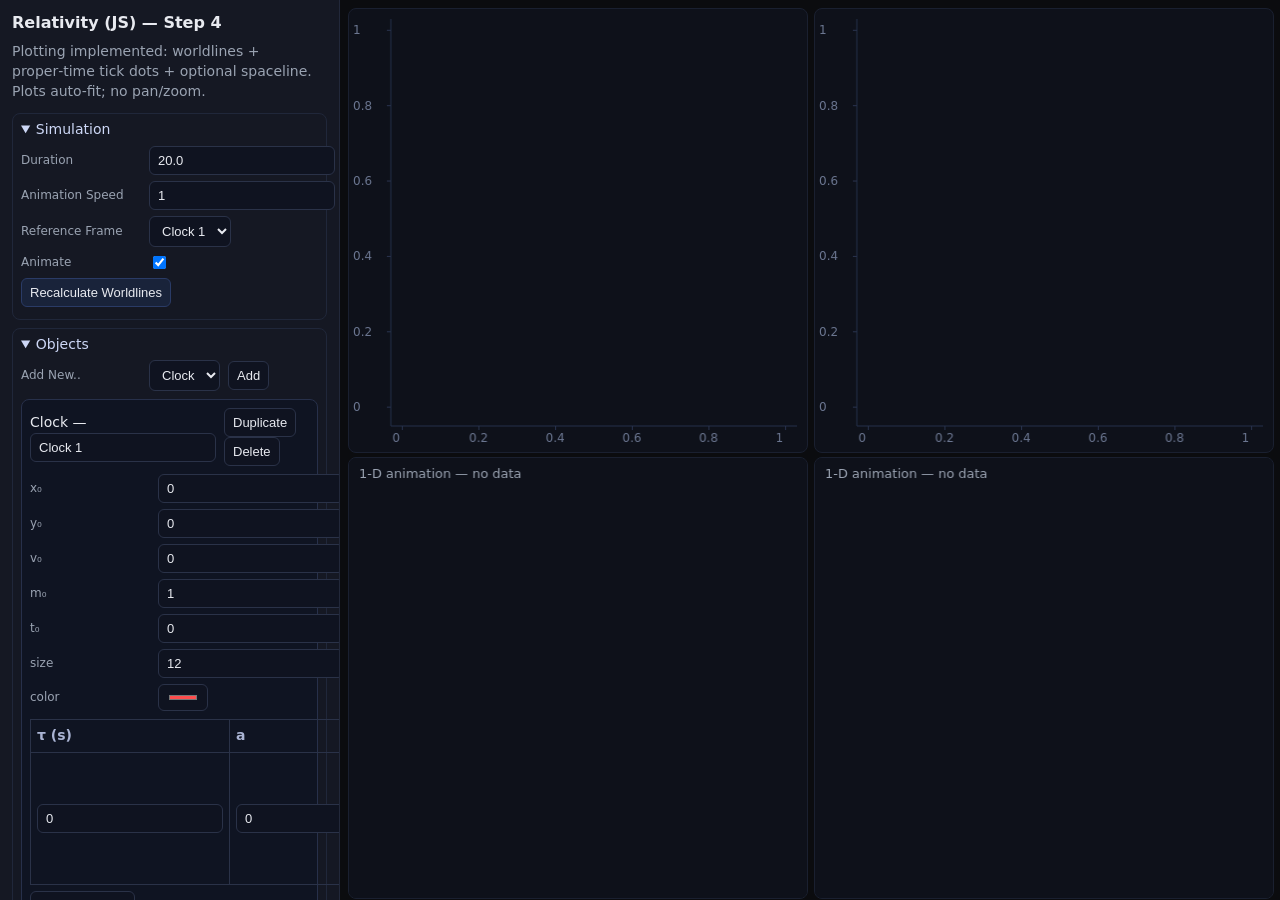
==== index.html @ 923248ec "initial port from python" ====
<!doctype html>
<html lang="en">
<head>
  <meta charset="utf-8"/>
  <meta name="viewport" content="width=device-width, initial-scale=1"/>
  <title>Relativity Simulator (Step 4 – Plotting)</title>
  <link rel="stylesheet" href="styles.css">
</head>
<body>
  <div class="app">
    <aside>
      <h1>Relativity (JS) — Step 4</h1>
      <div class="note">Plotting implemented: worldlines + proper‑time tick dots + optional spaceline. Plots auto‑fit; no pan/zoom.</div>
      <details open>
        <summary>Simulation</summary>
        <div class="row"><label for="dur">Duration</label><input id="dur" type="number" min="0.1" step="0.1" value="20.0"></div>
        <div class="row"><label for="speed">Animation Speed</label><input id="speed" type="number" min="0.0001" step="0.1" value="1"></div>
        <div class="row"><label for="reference">Reference Frame</label><select id="reference"></select></div>
        <div class="row"><label for="animate">Animate</label><input id="animate" type="checkbox" checked></div>
        <div class="row"><button id="recalc" class="primary" disabled>Recalculate Worldlines</button></div>
      </details>
      <details open>
        <summary>Objects</summary>
        <div class="row">
          <label>Add New..</label>
          <select id="add-type"><option value="clock">Clock</option><option value="grid">Grid</option></select>
          <button id="add">Add</button>
        </div>
        <div id="objects"></div>
        <div class="err" id="obj-errors" hidden></div>
      </details>
      <details>
        <summary>Tests</summary>
        <div class="row"><button id="run-ui-tests">Run Smoke Test</button></div>
        <pre class="log" id="test-log"></pre>
      </details>
    </aside>
    <main>
      <section class="panel">
        <canvas id="plot-inertial"></canvas>
        <canvas id="anim-inertial"></canvas>
      </section>
      <section class="panel">
        <canvas id="plot-ref"></canvas>
        <canvas id="anim-ref"></canvas>
      </section>
    </main>
  </div>

  <script type="module" src="main.js"></script>
</body>
</html>
---- styles.css ----
/* ABOUTME: CSS styling for the relativity simulator interface */
/* ABOUTME: Dark theme with physics simulation layout and controls */

:root {
  --bg:#0b0c0f;
  --fg:#e8eaf0;
  --muted:#9aa3b2;
  --panel:#151823;
  --border:#22283a;
}

html, body {
  height:100%;
}

body {
  margin:0;
  background:var(--bg);
  color:var(--fg);
  font:14px/1.4 system-ui, -apple-system, Segoe UI, Roboto, Ubuntu, Cantarell, Noto Sans, sans-serif;
}

.app {
  display:grid;
  grid-template-columns: 340px 1fr;
  grid-template-rows: 100%;
  height:100%;
}

aside {
  background:var(--panel);
  border-right:1px solid var(--border);
  padding:12px;
  overflow:auto;
}

aside h1 {
  font-size:16px;
  margin:0 0 8px;
}

aside .note {
  color:var(--muted);
  margin:8px 0 12px;
}

main {
  display:grid;
  grid-template-columns: 1fr 1fr;
  grid-auto-rows: 1fr;
  gap:8px;
  padding:8px;
}

.panel {
  display:grid;
  grid-template-rows: 1fr 1fr;
  gap:6px;
  min-height:0;
}

canvas {
  width:100%;
  height:100%;
  display:block;
  background:#0e111a;
  border:1px solid #1a2030;
  border-radius:8px;
}

.row {
  display:flex;
  align-items:center;
  gap:8px;
  margin:6px 0;
}

label {
  color:var(--muted);
  font-size:12px;
  min-width:120px;
}

input, select, button {
  background:#0f1320;
  color:var(--fg);
  border:1px solid #2a3248;
  border-radius:6px;
  padding:6px 8px;
  font-size:13px;
}

button.primary {
  background:#19233a;
  border-color:#2a3b66;
}

details {
  border:1px solid #20273a;
  border-radius:8px;
  padding:6px 8px;
  margin:8px 0;
}

summary {
  cursor:pointer;
  color:#cdd7f6;
}

.obj-card {
  border:1px solid #27304a;
  border-radius:8px;
  padding:8px;
  margin:8px 0;
  background:#0f1422;
}

.obj-card .hdr {
  display:flex;
  align-items:center;
  justify-content:space-between;
  gap:8px;
}

.kv {
  display:grid;
  grid-template-columns: 120px 1fr;
  gap:6px 8px;
  margin:8px 0;
  align-items:center;
}

.accel {
  width:100%;
  border-collapse:collapse;
  margin-top:6px;
}

.accel th, .accel td {
  border:1px solid #2a3248;
  padding:6px;
  text-align:right;
  font-variant-numeric: tabular-nums;
}

.accel th {
  color:#aab4d4;
  font-weight:600;
  text-align:left;
}

.accel td.actions {
  text-align:left;
}

.err {
  color:#ff7b7b;
  font-size:12px;
  margin-top:4px;
}

pre.log {
  background:#0f1320;
  border:1px solid #2a3248;
  border-radius:6px;
  padding:8px;
  color:#cfe1ff;
  max-height:160px;
  overflow:auto;
}
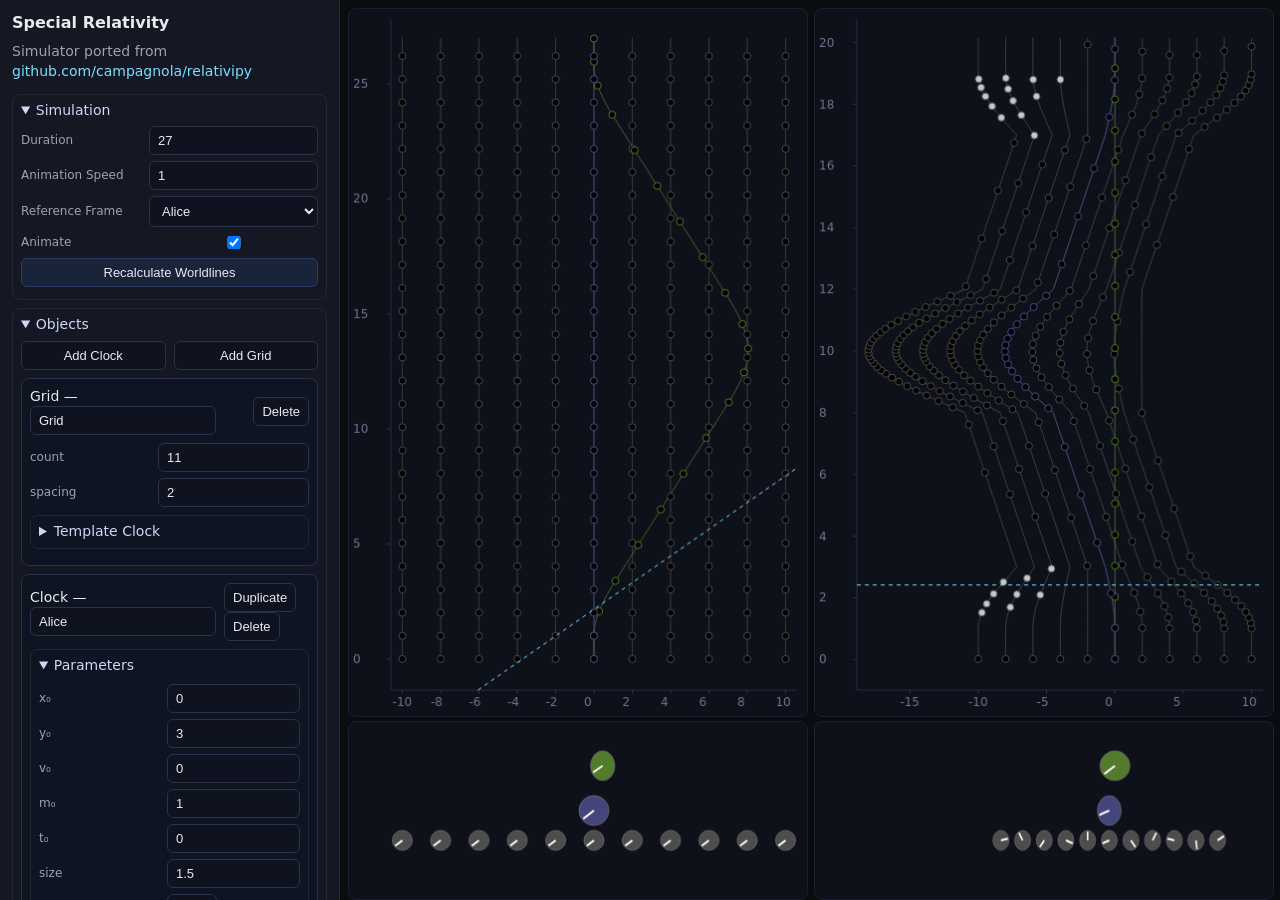
==== commit 462fafc5: "ui cleanup" ====
--- a/index.html
+++ b/index.html
@@ -9,8 +9,8 @@
 <body>
   <div class="app">
     <aside>
-      <h1>Relativity (JS) — Step 4</h1>
-      <div class="note">Plotting implemented: worldlines + proper‑time tick dots + optional spaceline. Plots auto‑fit; no pan/zoom.</div>
+      <h1>Special Relativity</h1>
+      <div class="note">Simulator ported from <a href="https://github.com/campagnola/relativipy" target="_blank">github.com/campagnola/relativipy</a></div>
       <details open>
         <summary>Simulation</summary>
         <div class="row"><label for="dur">Duration</label><input id="dur" type="number" min="0.1" step="0.1" value="20.0"></div>
@@ -22,17 +22,11 @@
       <details open>
         <summary>Objects</summary>
         <div class="row">
-          <label>Add New..</label>
-          <select id="add-type"><option value="clock">Clock</option><option value="grid">Grid</option></select>
-          <button id="add">Add</button>
+          <button id="add-clock">Add Clock</button>
+          <button id="add-grid">Add Grid</button>
         </div>
         <div id="objects"></div>
         <div class="err" id="obj-errors" hidden></div>
-      </details>
-      <details>
-        <summary>Tests</summary>
-        <div class="row"><button id="run-ui-tests">Run Smoke Test</button></div>
-        <pre class="log" id="test-log"></pre>
       </details>
     </aside>
     <main>
--- a/styles.css
+++ b/styles.css
@@ -18,6 +18,16 @@
   background:var(--bg);
   color:var(--fg);
   font:14px/1.4 system-ui, -apple-system, Segoe UI, Roboto, Ubuntu, Cantarell, Noto Sans, sans-serif;
+}
+
+a {
+  color:#7adfff;
+  text-decoration:none;
+}
+
+a:hover {
+  color:#a8ecff;
+  text-decoration:underline;
 }
 
 .app {
@@ -47,21 +57,23 @@
 main {
   display:grid;
   grid-template-columns: 1fr 1fr;
-  grid-auto-rows: 1fr;
+  grid-template-rows: 1fr;
   gap:8px;
   padding:8px;
 }
 
 .panel {
   display:grid;
-  grid-template-rows: 1fr 1fr;
+  grid-template-rows: 80% 20%;  /* Explicit percentages to match Python exactly */
   gap:6px;
   min-height:0;
+  height:100%;
 }
 
 canvas {
   width:100%;
   height:100%;
+  min-height:0; /* Allow canvas to shrink below intrinsic size */
   display:block;
   background:#0e111a;
   border:1px solid #1a2030;
@@ -88,6 +100,8 @@
   border-radius:6px;
   padding:6px 8px;
   font-size:13px;
+  flex:1; /* Fill available space in flex containers */
+  min-width:0; /* Allow shrinking below content size */
 }
 
 button.primary {
@@ -132,6 +146,7 @@
 
 .accel {
   width:100%;
+  table-layout:fixed;
   border-collapse:collapse;
   margin-top:6px;
 }
@@ -141,6 +156,9 @@
   padding:6px;
   text-align:right;
   font-variant-numeric: tabular-nums;
+  overflow:hidden;
+  text-overflow:ellipsis;
+  white-space:nowrap;
 }
 
 .accel th {
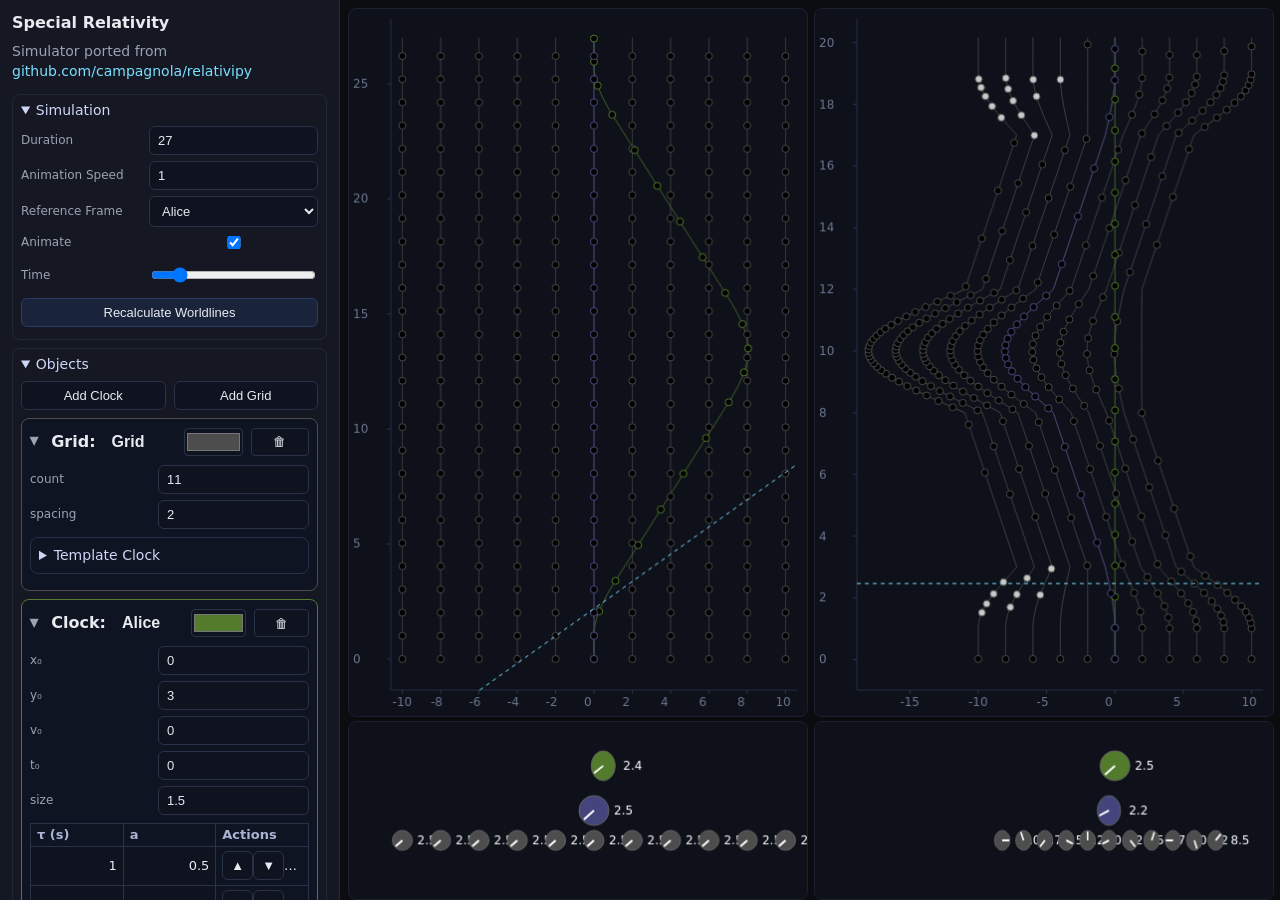
==== commit 110a30a3: "add time slider, more ui cleanup" ====
--- a/index.html
+++ b/index.html
@@ -17,6 +17,7 @@
         <div class="row"><label for="speed">Animation Speed</label><input id="speed" type="number" min="0.0001" step="0.1" value="1"></div>
         <div class="row"><label for="reference">Reference Frame</label><select id="reference"></select></div>
         <div class="row"><label for="animate">Animate</label><input id="animate" type="checkbox" checked></div>
+        <div class="row"><label for="time-slider">Time</label><input id="time-slider" type="range" min="0" max="10" step="0.01" value="0"></div>
         <div class="row"><button id="recalc" class="primary" disabled>Recalculate Worldlines</button></div>
       </details>
       <details open>
--- a/styles.css
+++ b/styles.css
@@ -122,18 +122,67 @@
 }
 
 .obj-card {
+  margin:8px 0;
+}
+
+.obj-card details {
   border:1px solid #27304a;
   border-radius:8px;
   padding:8px;
-  margin:8px 0;
   background:#0f1422;
 }
 
 .obj-card .hdr {
   display:flex;
   align-items:center;
-  justify-content:space-between;
   gap:8px;
+  cursor:pointer;
+  list-style:none;
+}
+
+.obj-card .hdr::-webkit-details-marker {
+  display:none;
+}
+
+.obj-card .hdr::before {
+  content:"▶";
+  font-size:12px;
+  color:var(--muted);
+  transition:transform 0.2s;
+  margin-right:4px;
+}
+
+.obj-card details[open] .hdr::before {
+  transform:rotate(90deg);
+}
+
+.obj-card .obj-type {
+  font-size:16px;
+  font-weight:bold;
+  color:var(--fg);
+}
+
+.obj-card .hdr .nm {
+  font-size:16px;
+  font-weight:bold;
+  background:transparent;
+  border:none;
+  color:var(--fg);
+  flex:1;
+}
+
+.obj-card .hdr .color {
+  width:28px;
+  height:28px;
+  padding:0;
+  border-radius:4px;
+}
+
+.obj-card .hdr .del {
+  width:28px;
+  height:28px;
+  padding:0;
+  border-radius:4px;
 }
 
 .kv {
@@ -153,12 +202,29 @@
 
 .accel th, .accel td {
   border:1px solid #2a3248;
-  padding:6px;
+  padding:3px 6px;
   text-align:right;
   font-variant-numeric: tabular-nums;
   overflow:hidden;
   text-overflow:ellipsis;
   white-space:nowrap;
+  line-height:1.2;
+  font-size:13px;
+}
+
+.accel td[contenteditable="true"] {
+  background:#0f1320;
+  outline:none;
+  cursor:text;
+}
+
+.accel td[contenteditable="true"]:hover {
+  background:#161a2a;
+}
+
+.accel td[contenteditable="true"]:focus {
+  background:#1a2030;
+  box-shadow:inset 0 0 0 2px #3a4a66;
 }
 
 .accel th {
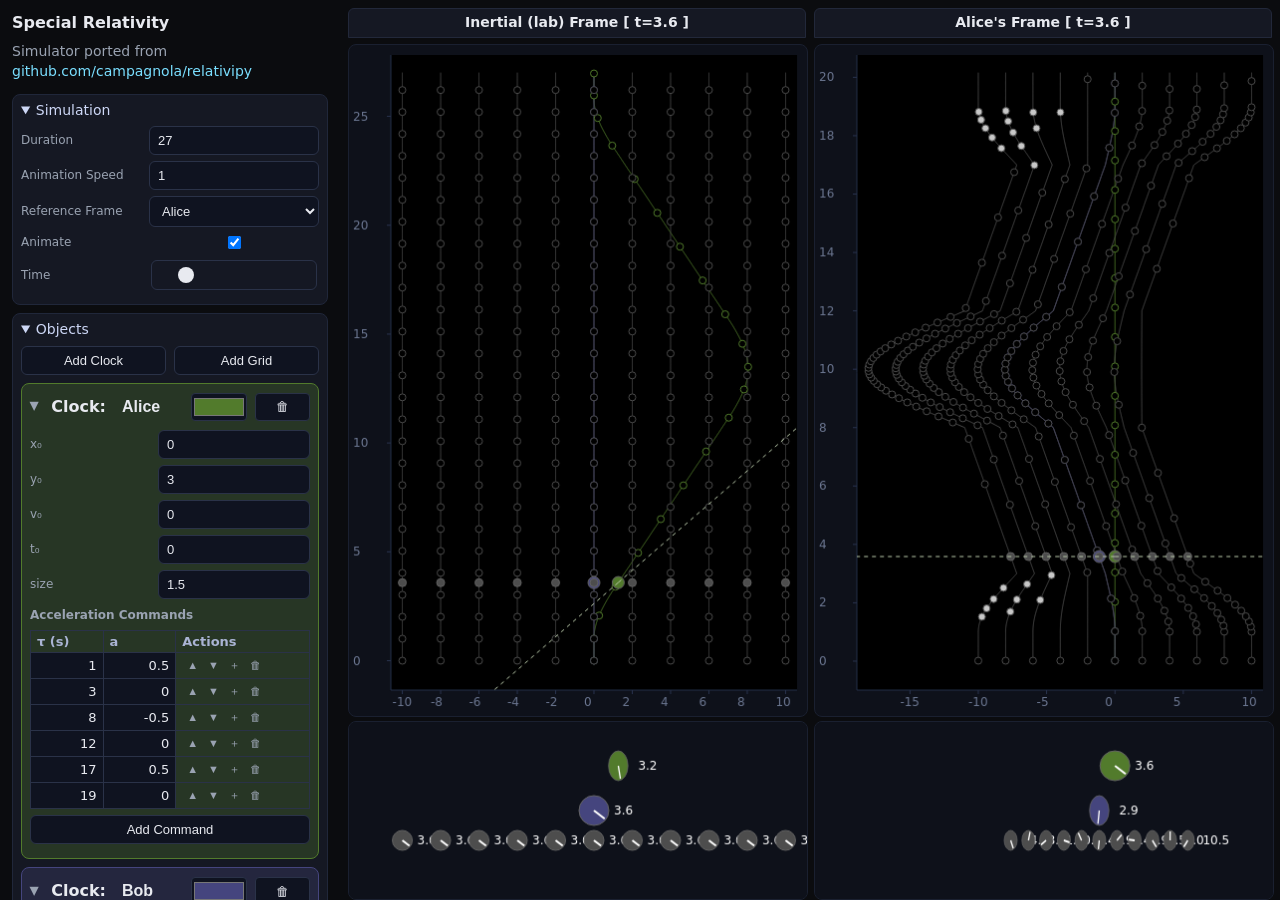
==== commit d943a10b: "fix arrows, plot titles, auto-recalculate" ====
--- a/index.html
+++ b/index.html
@@ -18,7 +18,6 @@
         <div class="row"><label for="reference">Reference Frame</label><select id="reference"></select></div>
         <div class="row"><label for="animate">Animate</label><input id="animate" type="checkbox" checked></div>
         <div class="row"><label for="time-slider">Time</label><input id="time-slider" type="range" min="0" max="10" step="0.01" value="0"></div>
-        <div class="row"><button id="recalc" class="primary" disabled>Recalculate Worldlines</button></div>
       </details>
       <details open>
         <summary>Objects</summary>
@@ -32,10 +31,12 @@
     </aside>
     <main>
       <section class="panel">
+        <h2 id="inertial-label" class="frame-label">Inertial (lab) Frame [ t=0.0 ]</h2>
         <canvas id="plot-inertial"></canvas>
         <canvas id="anim-inertial"></canvas>
       </section>
       <section class="panel">
+        <h2 id="ref-label" class="frame-label">Reference Frame [ t=0.0 ]</h2>
         <canvas id="plot-ref"></canvas>
         <canvas id="anim-ref"></canvas>
       </section>
--- a/styles.css
+++ b/styles.css
@@ -38,8 +38,6 @@
 }
 
 aside {
-  background:var(--panel);
-  border-right:1px solid var(--border);
   padding:12px;
   overflow:auto;
 }
@@ -64,10 +62,22 @@
 
 .panel {
   display:grid;
-  grid-template-rows: 80% 20%;  /* Explicit percentages to match Python exactly */
+  grid-template-rows: auto 76% 20%;  /* Label, plot (reduced slightly), animation */
   gap:6px;
   min-height:0;
   height:100%;
+}
+
+.frame-label {
+  font-size:14px;
+  font-weight:600;
+  color:var(--fg);
+  margin:0;
+  padding:4px 8px;
+  text-align:center;
+  background:var(--panel);
+  border:1px solid var(--border);
+  border-radius:6px 6px 0 0;
 }
 
 canvas {
@@ -104,6 +114,57 @@
   min-width:0; /* Allow shrinking below content size */
 }
 
+/* Style number input spin buttons for dark theme */
+input[type="number"]::-webkit-outer-spin-button,
+input[type="number"]::-webkit-inner-spin-button {
+  -webkit-appearance: none;
+  margin: 0;
+}
+
+input[type="number"] {
+  -moz-appearance: textfield;
+}
+
+/* Style range slider for dark theme */
+input[type="range"] {
+  -webkit-appearance: none;
+  appearance: none;
+  background: transparent;
+  cursor: pointer;
+}
+
+input[type="range"]::-webkit-slider-track {
+  background: #2a3248;
+  height: 4px;
+  border-radius: 2px;
+}
+
+input[type="range"]::-webkit-slider-thumb {
+  -webkit-appearance: none;
+  appearance: none;
+  background: var(--fg);
+  height: 16px;
+  width: 16px;
+  border-radius: 50%;
+  cursor: pointer;
+}
+
+input[type="range"]::-moz-range-track {
+  background: #2a3248;
+  height: 4px;
+  border-radius: 2px;
+  border: none;
+}
+
+input[type="range"]::-moz-range-thumb {
+  background: var(--fg);
+  height: 16px;
+  width: 16px;
+  border-radius: 50%;
+  cursor: pointer;
+  border: none;
+}
+
 button.primary {
   background:#19233a;
   border-color:#2a3b66;
@@ -114,6 +175,7 @@
   border-radius:8px;
   padding:6px 8px;
   margin:8px 0;
+  background:var(--panel);
 }
 
 summary {
@@ -193,11 +255,31 @@
   align-items:center;
 }
 
+.accel-label {
+  display:block;
+  font-size:12px;
+  font-weight:600;
+  color:var(--muted);
+  margin:8px 0 4px 0;
+}
+
 .accel {
   width:100%;
   table-layout:fixed;
   border-collapse:collapse;
   margin-top:6px;
+}
+
+.accel th:nth-child(1), .accel td:nth-child(1) {
+  width:25%; /* τ column - reduced from ~33% */
+}
+
+.accel th:nth-child(2), .accel td:nth-child(2) {
+  width:25%; /* a column - reduced from ~33% */
+}
+
+.accel th:nth-child(3), .accel td:nth-child(3) {
+  width:50%; /* Actions column - increased from ~33% */
 }
 
 .accel th, .accel td {
@@ -237,6 +319,21 @@
   text-align:left;
 }
 
+.accel td.actions button {
+  border:none;
+  padding:2px 4px;
+  margin:0 1px;
+  background:transparent;
+  color:var(--muted);
+  font-size:11px;
+  cursor:pointer;
+}
+
+.accel td.actions button:hover {
+  background:var(--border);
+  color:var(--fg);
+}
+
 .err {
   color:#ff7b7b;
   font-size:12px;
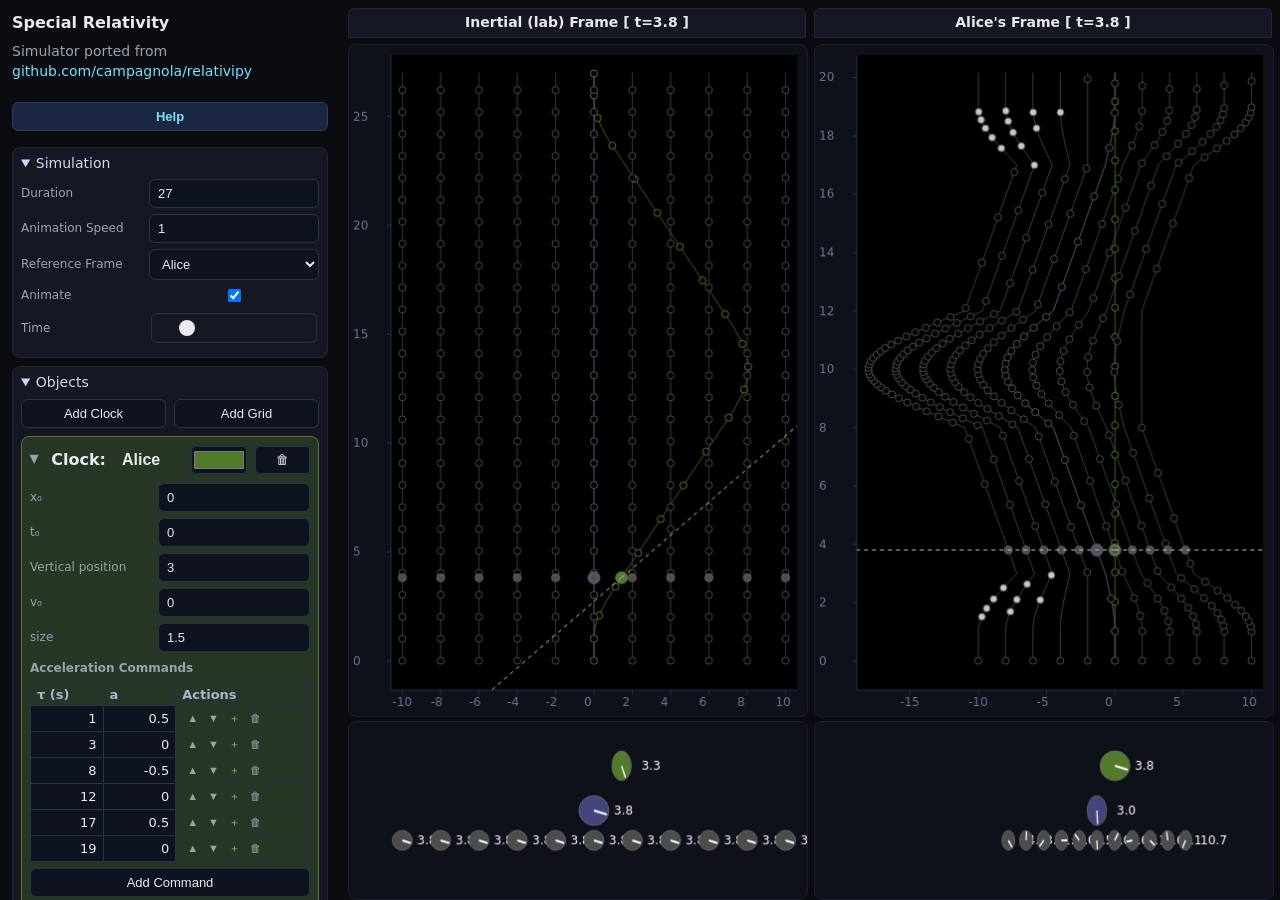
==== commit 85ebfb81: "tooltips, other ui tweaks" ====
--- a/index.html
+++ b/index.html
@@ -11,19 +11,20 @@
     <aside>
       <h1>Special Relativity</h1>
       <div class="note">Simulator ported from <a href="https://github.com/campagnola/relativipy" target="_blank">github.com/campagnola/relativipy</a></div>
+      <button id="help-btn" class="help-button">Help</button>
       <details open>
         <summary>Simulation</summary>
-        <div class="row"><label for="dur">Duration</label><input id="dur" type="number" min="0.1" step="0.1" value="20.0"></div>
-        <div class="row"><label for="speed">Animation Speed</label><input id="speed" type="number" min="0.0001" step="0.1" value="1"></div>
-        <div class="row"><label for="reference">Reference Frame</label><select id="reference"></select></div>
-        <div class="row"><label for="animate">Animate</label><input id="animate" type="checkbox" checked></div>
-        <div class="row"><label for="time-slider">Time</label><input id="time-slider" type="range" min="0" max="10" step="0.01" value="0"></div>
+        <div class="row"><label for="dur">Duration</label><input id="dur" type="number" min="0.1" step="0.1" value="20.0" title="Total simulation time in arbitrary units"></div>
+        <div class="row"><label for="speed">Animation Speed</label><input id="speed" type="number" min="0.0001" step="0.1" value="1" title="Animation playback speed (0.0001x to 10x normal speed)"></div>
+        <div class="row"><label for="reference">Reference Frame</label><select id="reference" title="Choose which clock's reference frame to view from"></select></div>
+        <div class="row"><label for="animate">Animate</label><input id="animate" type="checkbox" checked title="Toggle real-time animation on/off"></div>
+        <div class="row"><label for="time-slider">Time</label><input id="time-slider" type="range" min="0" max="10" step="0.01" value="0" title="Manually scrub through simulation time"></div>
       </details>
       <details open>
         <summary>Objects</summary>
         <div class="row">
-          <button id="add-clock">Add Clock</button>
-          <button id="add-grid">Add Grid</button>
+          <button id="add-clock" title="Create a new clock object with custom acceleration program">Add Clock</button>
+          <button id="add-grid" title="Create an array of synchronized clocks">Add Grid</button>
         </div>
         <div id="objects"></div>
         <div class="err" id="obj-errors" hidden></div>
@@ -43,6 +44,66 @@
     </main>
   </div>
 
+  <!-- Help Modal -->
+  <div id="help-modal" class="modal hidden">
+    <div class="modal-content">
+      <div class="modal-header">
+        <h2>How to Use the Relativity Simulator</h2>
+        <button id="help-close" class="close-btn">×</button>
+      </div>
+      <div class="modal-body">
+        <h3>📊 Worldline Plots (Top Panels)</h3>
+        <p>Show spacetime diagrams where:</p>
+        <ul>
+          <li><strong>Horizontal axis:</strong> Position in space</li>
+          <li><strong>Vertical axis:</strong> Time</li>
+          <li><strong>Straight lines:</strong> Constant velocity motion</li>
+          <li><strong>Curved lines:</strong> Acceleration</li>
+          <li><strong>Dots:</strong> Proper time tick marks (black = forward, gray = backward)</li>
+          <li><strong>Dashed line:</strong> Line of simultaneity in reference frame</li>
+          <li><strong>Colored dots:</strong> Current positions of all clocks</li>
+        </ul>
+
+        <h3>🎬 1D Animation (Bottom Panels)</h3>
+        <p>Real-time visualization showing:</p>
+        <ul>
+          <li><strong>Clocks:</strong> Colored circles representing objects</li>
+          <li><strong>Length contraction:</strong> Moving clocks appear compressed</li>
+          <li><strong>Proper time:</strong> Numbers next to clocks show their experienced time</li>
+          <li><strong>Force arrows:</strong> Orange triangles indicate acceleration</li>
+        </ul>
+
+        <h3>⚙️ Controls</h3>
+        <ul>
+          <li><strong>Duration:</strong> Total simulation time</li>
+          <li><strong>Animation Speed:</strong> Playback rate (0.0001x to 10x)</li>
+          <li><strong>Reference Frame:</strong> Choose viewing perspective</li>
+          <li><strong>Time Slider:</strong> Scrub through animation manually</li>
+        </ul>
+
+        <h3>🕐 Creating Objects</h3>
+        <p><strong>Clocks:</strong> Individual objects with acceleration programs</p>
+        <p><strong>Grids:</strong> Arrays of synchronized clocks</p>
+
+        <h3>🚀 Acceleration Programming</h3>
+        <p>Define motion with time-acceleration pairs:</p>
+        <ul>
+          <li><strong>τ (proper time):</strong> When to change acceleration</li>
+          <li><strong>a (acceleration):</strong> New acceleration value</li>
+        </ul>
+        <p>Example: [(0, 0.5), (3, 0), (8, -0.5)] = accelerate → coast → decelerate</p>
+
+        <h3>🔬 Physics Concepts</h3>
+        <ul>
+          <li><strong>Twin Paradox:</strong> Traveling twin ages slower</li>
+          <li><strong>Simultaneity:</strong> "Now" depends on reference frame</li>
+          <li><strong>Time Dilation:</strong> Moving clocks run slower</li>
+          <li><strong>Length Contraction:</strong> Moving objects appear shorter</li>
+        </ul>
+      </div>
+    </div>
+  </div>
+
   <script type="module" src="main.js"></script>
 </body>
 </html>
--- a/styles.css
+++ b/styles.css
@@ -348,4 +348,118 @@
   color:#cfe1ff;
   max-height:160px;
   overflow:auto;
+}
+
+/* Help Button */
+.help-button {
+  width: 100%;
+  margin: 8px 0;
+  background: #1a2642;
+  border-color: #2a3b66;
+  color: #7adfff;
+  font-weight: 600;
+}
+
+.help-button:hover {
+  background: #243052;
+  color: #a8ecff;
+}
+
+/* Modal Styles */
+.modal {
+  position: fixed;
+  top: 0;
+  left: 0;
+  width: 100%;
+  height: 100%;
+  background: rgba(0, 0, 0, 0.8);
+  display: flex;
+  align-items: center;
+  justify-content: center;
+  z-index: 1000;
+}
+
+.modal.hidden {
+  display: none !important;
+}
+
+.modal-content {
+  background: var(--panel);
+  border: 1px solid var(--border);
+  border-radius: 12px;
+  max-width: 80%;
+  max-height: 90%;
+  overflow: hidden;
+  box-shadow: 0 8px 32px rgba(0, 0, 0, 0.5);
+}
+
+.modal-header {
+  display: flex;
+  justify-content: space-between;
+  align-items: center;
+  padding: 16px 20px;
+  border-bottom: 1px solid var(--border);
+  background: var(--bg);
+}
+
+.modal-header h2 {
+  margin: 0;
+  color: var(--fg);
+  font-size: 18px;
+}
+
+.close-btn {
+  background: transparent;
+  border: none;
+  color: var(--muted);
+  font-size: 24px;
+  cursor: pointer;
+  padding: 0;
+  width: 32px;
+  height: 32px;
+  display: flex;
+  align-items: center;
+  justify-content: center;
+  border-radius: 4px;
+}
+
+.close-btn:hover {
+  background: var(--border);
+  color: var(--fg);
+}
+
+.modal-body {
+  padding: 20px;
+  overflow-y: auto;
+  max-height: 70vh;
+}
+
+.modal-body h3 {
+  color: var(--fg);
+  font-size: 16px;
+  margin: 20px 0 8px 0;
+  border-bottom: 1px solid var(--border);
+  padding-bottom: 4px;
+}
+
+.modal-body h3:first-child {
+  margin-top: 0;
+}
+
+.modal-body p {
+  margin: 8px 0;
+  line-height: 1.5;
+}
+
+.modal-body ul {
+  margin: 8px 0 16px 20px;
+  line-height: 1.6;
+}
+
+.modal-body li {
+  margin: 4px 0;
+}
+
+.modal-body strong {
+  color: var(--fg);
 }
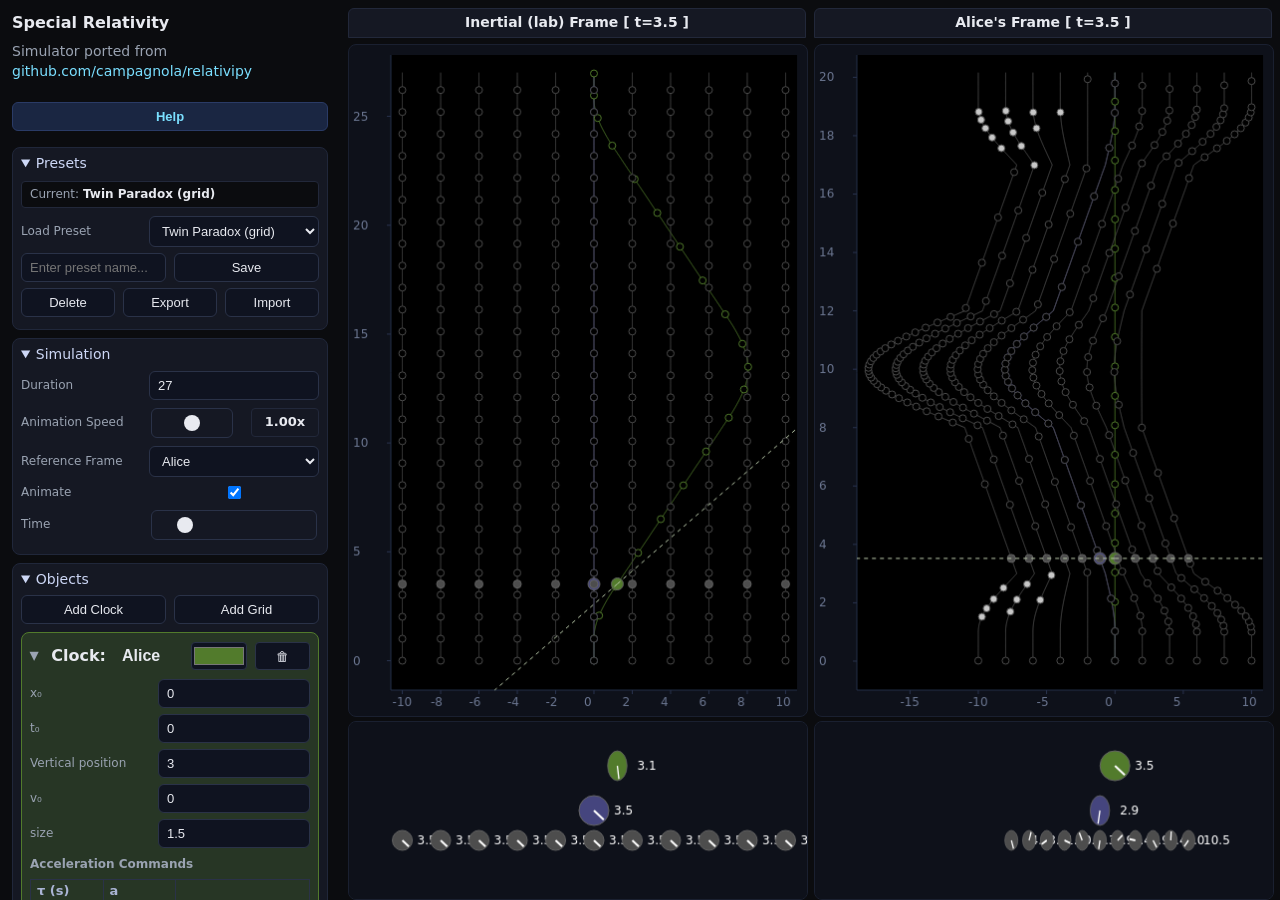
==== commit 78165d3d: "add preset save/load panel" ====
--- a/index.html
+++ b/index.html
@@ -13,9 +13,32 @@
       <div class="note">Simulator ported from <a href="https://github.com/campagnola/relativipy" target="_blank">github.com/campagnola/relativipy</a></div>
       <button id="help-btn" class="help-button">Help</button>
       <details open>
+        <summary>Presets</summary>
+        <div class="preset-current">
+          Current: <span id="current-preset">Twin Paradox (grid)</span>
+        </div>
+        <div class="row">
+          <label for="preset-select">Load Preset</label>
+          <select id="preset-select">
+            <option value="">Select preset...</option>
+            <option value="Twin Paradox (grid)">Twin Paradox (grid)</option>
+          </select>
+        </div>
+        <div class="row">
+          <input id="preset-name" type="text" placeholder="Enter preset name..." title="Name for saving current configuration">
+          <button id="save-preset" title="Save current configuration as preset">Save</button>
+        </div>
+        <div class="row">
+          <button id="delete-preset" title="Delete selected user-defined preset">Delete</button>
+          <button id="export-presets" title="Export all presets to file">Export</button>
+          <button id="import-presets" title="Import presets from file">Import</button>
+        </div>
+        <input id="import-file" type="file" accept=".json" hidden>
+      </details>
+      <details open>
         <summary>Simulation</summary>
         <div class="row"><label for="dur">Duration</label><input id="dur" type="number" min="0.1" step="0.1" value="20.0" title="Total simulation time in arbitrary units"></div>
-        <div class="row"><label for="speed">Animation Speed</label><input id="speed" type="number" min="0.0001" step="0.1" value="1" title="Animation playback speed (0.0001x to 10x normal speed)"></div>
+        <div class="row"><label for="speed">Animation Speed</label><input id="speed" type="range" min="0" max="100" value="50" title="Animation playback speed (0.01x to 100x normal speed)"><span id="speed-label">1.0x</span></div>
         <div class="row"><label for="reference">Reference Frame</label><select id="reference" title="Choose which clock's reference frame to view from"></select></div>
         <div class="row"><label for="animate">Animate</label><input id="animate" type="checkbox" checked title="Toggle real-time animation on/off"></div>
         <div class="row"><label for="time-slider">Time</label><input id="time-slider" type="range" min="0" max="10" step="0.01" value="0" title="Manually scrub through simulation time"></div>
--- a/styles.css
+++ b/styles.css
@@ -112,6 +112,20 @@
   font-size:13px;
   flex:1; /* Fill available space in flex containers */
   min-width:0; /* Allow shrinking below content size */
+}
+
+/* Speed label styling */
+#speed-label {
+  color:var(--fg);
+  font-size:13px;
+  font-weight:600;
+  min-width:50px;
+  text-align:center;
+  background:var(--panel);
+  border:1px solid var(--border);
+  border-radius:4px;
+  padding:4px 8px;
+  margin-left:8px;
 }
 
 /* Style number input spin buttons for dark theme */
@@ -462,4 +476,20 @@
 
 .modal-body strong {
   color: var(--fg);
+}
+
+/* Preset Management */
+.preset-current {
+  font-size: 12px;
+  color: var(--muted);
+  margin: 8px 0;
+  padding: 4px 8px;
+  background: var(--bg);
+  border-radius: 4px;
+  border: 1px solid var(--border);
+}
+
+.preset-current span {
+  color: var(--fg);
+  font-weight: 600;
 }
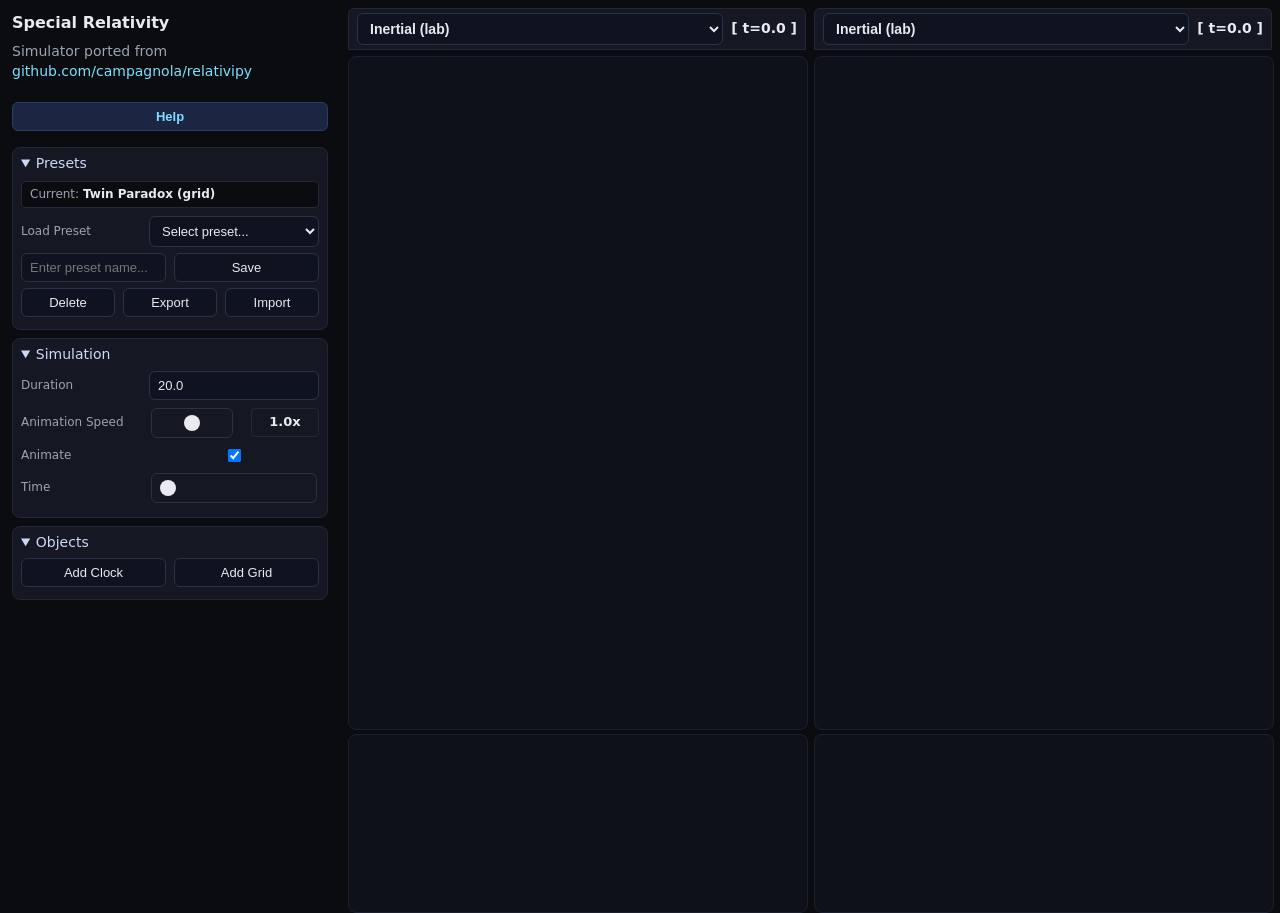
==== commit 5b17e379: "refactor html handling, selectable reference for both columns" ====
--- a/index.html
+++ b/index.html
@@ -39,7 +39,6 @@
         <summary>Simulation</summary>
         <div class="row"><label for="dur">Duration</label><input id="dur" type="number" min="0.1" step="0.1" value="20.0" title="Total simulation time in arbitrary units"></div>
         <div class="row"><label for="speed">Animation Speed</label><input id="speed" type="range" min="0" max="100" value="50" title="Animation playback speed (0.01x to 100x normal speed)"><span id="speed-label">1.0x</span></div>
-        <div class="row"><label for="reference">Reference Frame</label><select id="reference" title="Choose which clock's reference frame to view from"></select></div>
         <div class="row"><label for="animate">Animate</label><input id="animate" type="checkbox" checked title="Toggle real-time animation on/off"></div>
         <div class="row"><label for="time-slider">Time</label><input id="time-slider" type="range" min="0" max="10" step="0.01" value="0" title="Manually scrub through simulation time"></div>
       </details>
@@ -55,77 +54,28 @@
     </aside>
     <main>
       <section class="panel">
-        <h2 id="inertial-label" class="frame-label">Inertial (lab) Frame [ t=0.0 ]</h2>
-        <canvas id="plot-inertial"></canvas>
-        <canvas id="anim-inertial"></canvas>
+        <div class="frame-header">
+          <select id="left-reference" title="Choose reference frame for left column">
+            <option value="">Inertial (lab)</option>
+          </select>
+          <span id="left-time" class="frame-time">[ t=0.0 ]</span>
+        </div>
+        <canvas id="plot-left"></canvas>
+        <canvas id="anim-left"></canvas>
       </section>
       <section class="panel">
-        <h2 id="ref-label" class="frame-label">Reference Frame [ t=0.0 ]</h2>
-        <canvas id="plot-ref"></canvas>
-        <canvas id="anim-ref"></canvas>
+        <div class="frame-header">
+          <select id="right-reference" title="Choose reference frame for right column">
+            <option value="">Inertial (lab)</option>
+          </select>
+          <span id="right-time" class="frame-time">[ t=0.0 ]</span>
+        </div>
+        <canvas id="plot-right"></canvas>
+        <canvas id="anim-right"></canvas>
       </section>
     </main>
   </div>
 
-  <!-- Help Modal -->
-  <div id="help-modal" class="modal hidden">
-    <div class="modal-content">
-      <div class="modal-header">
-        <h2>How to Use the Relativity Simulator</h2>
-        <button id="help-close" class="close-btn">×</button>
-      </div>
-      <div class="modal-body">
-        <h3>📊 Worldline Plots (Top Panels)</h3>
-        <p>Show spacetime diagrams where:</p>
-        <ul>
-          <li><strong>Horizontal axis:</strong> Position in space</li>
-          <li><strong>Vertical axis:</strong> Time</li>
-          <li><strong>Straight lines:</strong> Constant velocity motion</li>
-          <li><strong>Curved lines:</strong> Acceleration</li>
-          <li><strong>Dots:</strong> Proper time tick marks (black = forward, gray = backward)</li>
-          <li><strong>Dashed line:</strong> Line of simultaneity in reference frame</li>
-          <li><strong>Colored dots:</strong> Current positions of all clocks</li>
-        </ul>
-
-        <h3>🎬 1D Animation (Bottom Panels)</h3>
-        <p>Real-time visualization showing:</p>
-        <ul>
-          <li><strong>Clocks:</strong> Colored circles representing objects</li>
-          <li><strong>Length contraction:</strong> Moving clocks appear compressed</li>
-          <li><strong>Proper time:</strong> Numbers next to clocks show their experienced time</li>
-          <li><strong>Force arrows:</strong> Orange triangles indicate acceleration</li>
-        </ul>
-
-        <h3>⚙️ Controls</h3>
-        <ul>
-          <li><strong>Duration:</strong> Total simulation time</li>
-          <li><strong>Animation Speed:</strong> Playback rate (0.0001x to 10x)</li>
-          <li><strong>Reference Frame:</strong> Choose viewing perspective</li>
-          <li><strong>Time Slider:</strong> Scrub through animation manually</li>
-        </ul>
-
-        <h3>🕐 Creating Objects</h3>
-        <p><strong>Clocks:</strong> Individual objects with acceleration programs</p>
-        <p><strong>Grids:</strong> Arrays of synchronized clocks</p>
-
-        <h3>🚀 Acceleration Programming</h3>
-        <p>Define motion with time-acceleration pairs:</p>
-        <ul>
-          <li><strong>τ (proper time):</strong> When to change acceleration</li>
-          <li><strong>a (acceleration):</strong> New acceleration value</li>
-        </ul>
-        <p>Example: [(0, 0.5), (3, 0), (8, -0.5)] = accelerate → coast → decelerate</p>
-
-        <h3>🔬 Physics Concepts</h3>
-        <ul>
-          <li><strong>Twin Paradox:</strong> Traveling twin ages slower</li>
-          <li><strong>Simultaneity:</strong> "Now" depends on reference frame</li>
-          <li><strong>Time Dilation:</strong> Moving clocks run slower</li>
-          <li><strong>Length Contraction:</strong> Moving objects appear shorter</li>
-        </ul>
-      </div>
-    </div>
-  </div>
 
   <script type="module" src="main.js"></script>
 </body>
--- a/styles.css
+++ b/styles.css
@@ -68,16 +68,29 @@
   height:100%;
 }
 
-.frame-label {
-  font-size:14px;
-  font-weight:600;
-  color:var(--fg);
-  margin:0;
+.frame-header {
+  display:flex;
+  align-items:center;
+  justify-content:space-between;
   padding:4px 8px;
-  text-align:center;
   background:var(--panel);
   border:1px solid var(--border);
   border-radius:6px 6px 0 0;
+  gap:8px;
+}
+
+.frame-header select {
+  flex:1;
+  min-width:0;
+  font-size:14px;
+  font-weight:600;
+}
+
+.frame-time {
+  font-size:14px;
+  font-weight:600;
+  color:var(--fg);
+  white-space:nowrap;
 }
 
 canvas {
